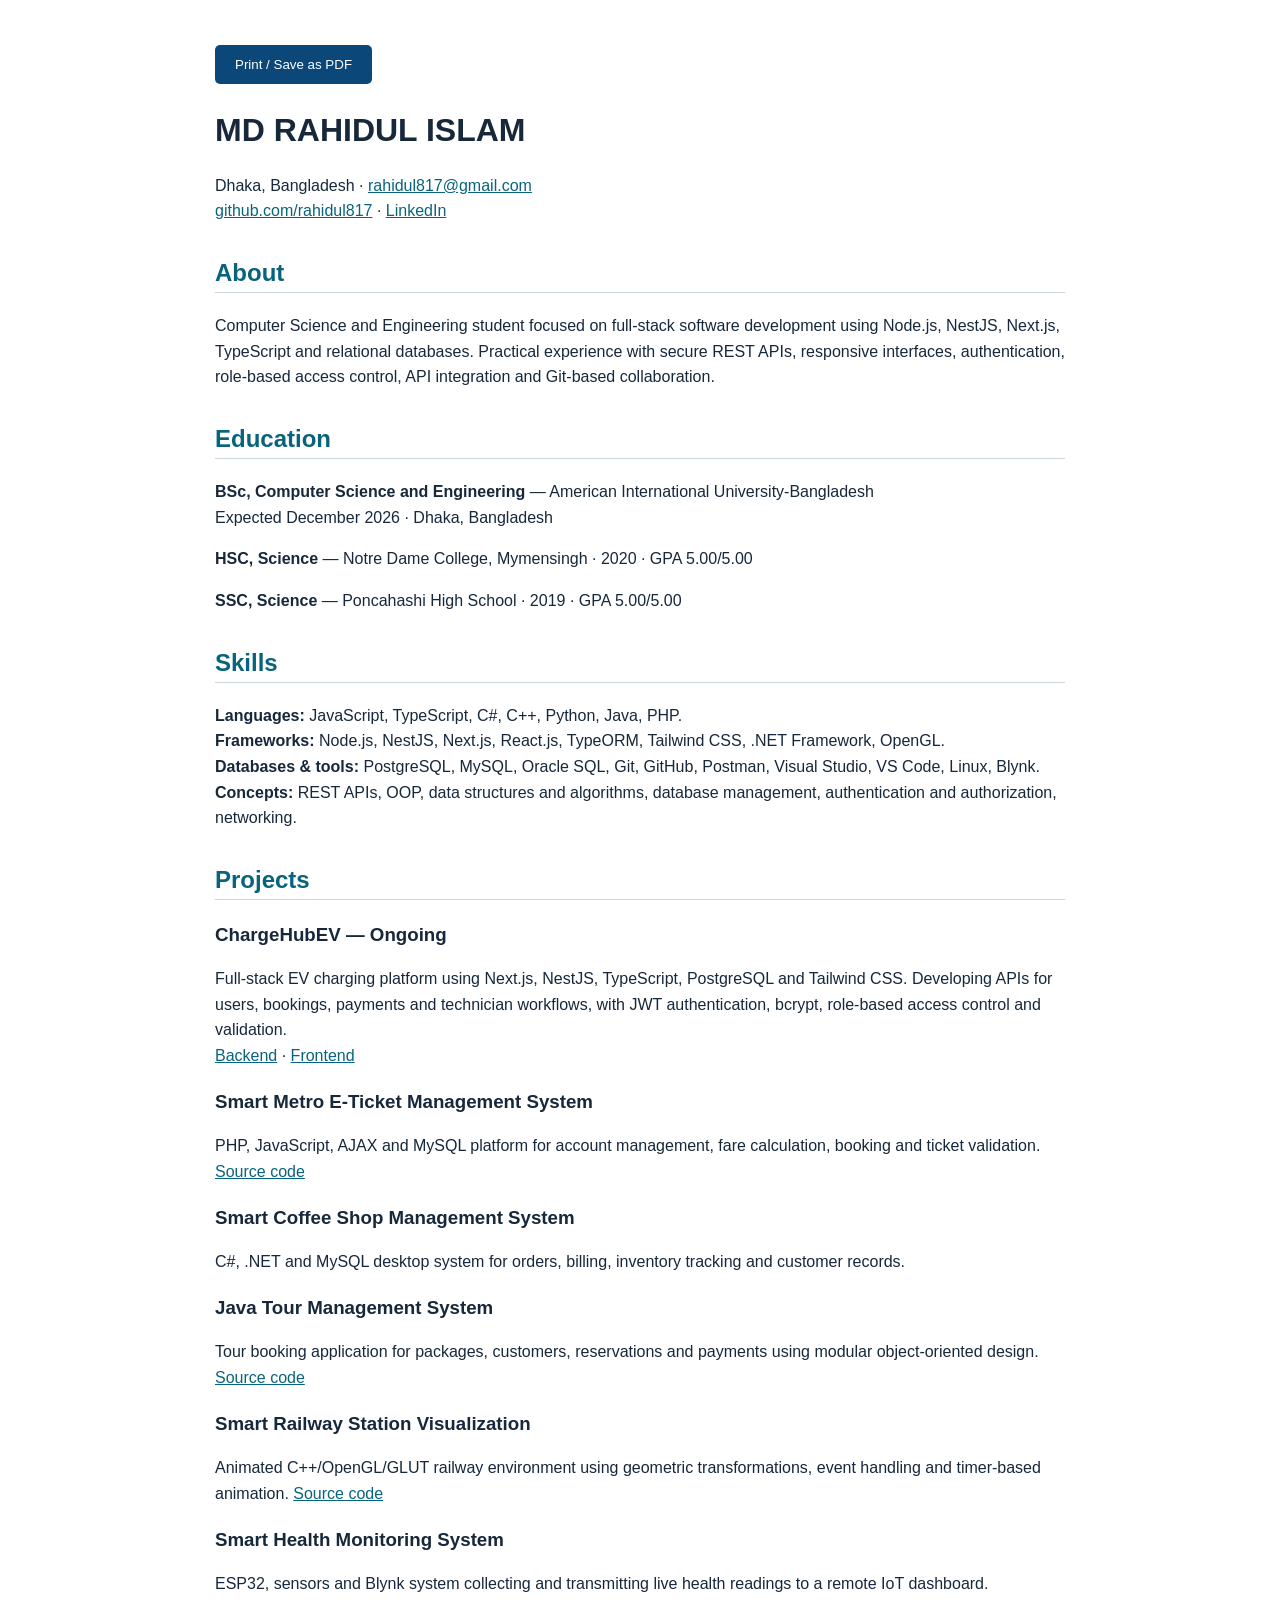
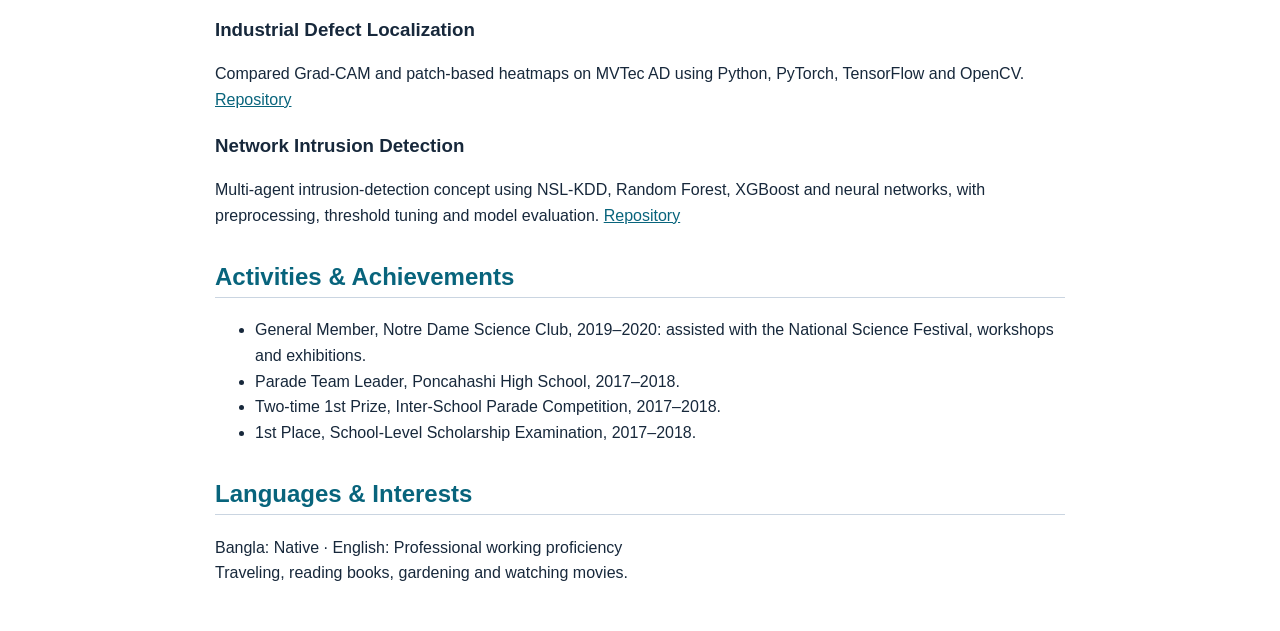
==== resume.html @ 3b8e56dc "Publish portfolio with projects and resume" ====
<!doctype html><html lang="en"><meta charset="utf-8"><meta name="viewport" content="width=device-width,initial-scale=1"><title>MD Rahidul Islam — Résumé</title><style>body{font:16px/1.6 Arial,sans-serif;max-width:850px;margin:45px auto;padding:0 25px;color:#17283b}h1{margin-bottom:0}h2{border-bottom:1px solid #cad5e1;color:#08647c;margin-top:30px}h3{margin-bottom:5px}a{color:#08647c}button{padding:12px 20px;background:#0b4778;color:white;border:0;border-radius:5px;cursor:pointer}@media print{button{display:none}body{font-size:11px;margin:0}h2{margin-top:16px}a{color:inherit}}</style><button onclick="window.print()">Print / Save as PDF</button><h1>MD RAHIDUL ISLAM</h1><p>Dhaka, Bangladesh · <a href="mailto:rahidul817@gmail.com">rahidul817@gmail.com</a><br><a href="https://github.com/rahidul817">github.com/rahidul817</a> · <a href="https://www.linkedin.com/in/md-rahidul-islam-91201926b/">LinkedIn</a></p><h2>About</h2><p>Computer Science and Engineering student focused on full-stack software development using Node.js, NestJS, Next.js, TypeScript and relational databases. Practical experience with secure REST APIs, responsive interfaces, authentication, role-based access control, API integration and Git-based collaboration.</p><h2>Education</h2><p><b>BSc, Computer Science and Engineering</b> — American International University-Bangladesh<br>Expected December 2026 · Dhaka, Bangladesh</p><p><b>HSC, Science</b> — Notre Dame College, Mymensingh · 2020 · GPA 5.00/5.00</p><p><b>SSC, Science</b> — Poncahashi High School · 2019 · GPA 5.00/5.00</p><h2>Skills</h2><p><b>Languages:</b> JavaScript, TypeScript, C#, C++, Python, Java, PHP.<br><b>Frameworks:</b> Node.js, NestJS, Next.js, React.js, TypeORM, Tailwind CSS, .NET Framework, OpenGL.<br><b>Databases & tools:</b> PostgreSQL, MySQL, Oracle SQL, Git, GitHub, Postman, Visual Studio, VS Code, Linux, Blynk.<br><b>Concepts:</b> REST APIs, OOP, data structures and algorithms, database management, authentication and authorization, networking.</p><h2>Projects</h2><h3>ChargeHubEV — Ongoing</h3><p>Full-stack EV charging platform using Next.js, NestJS, TypeScript, PostgreSQL and Tailwind CSS. Developing APIs for users, bookings, payments and technician workflows, with JWT authentication, bcrypt, role-based access control and validation.<br><a href="https://github.com/ar-sohan/ChargeHub---EV-Charging-Networkbackend">Backend</a> · <a href="https://github.com/ar-sohan/Chraging_Hub_Frontend">Frontend</a></p><h3>Smart Metro E-Ticket Management System</h3><p>PHP, JavaScript, AJAX and MySQL platform for account management, fare calculation, booking and ticket validation. <a href="https://github.com/SadiaTabas/Dhaka-Metro-Rail">Source code</a></p><h3>Smart Coffee Shop Management System</h3><p>C#, .NET and MySQL desktop system for orders, billing, inventory tracking and customer records.</p><h3>Java Tour Management System</h3><p>Tour booking application for packages, customers, reservations and payments using modular object-oriented design. <a href="https://github.com/rahidul817/Tour_Management-_System">Source code</a></p><h3>Smart Railway Station Visualization</h3><p>Animated C++/OpenGL/GLUT railway environment using geometric transformations, event handling and timer-based animation. <a href="https://github.com/rahidul817/Railway_Station-OpenGL-Project">Source code</a></p><h3>Smart Health Monitoring System</h3><p>ESP32, sensors and Blynk system collecting and transmitting live health readings to a remote IoT dashboard.</p><h3>Industrial Defect Localization</h3><p>Compared Grad-CAM and patch-based heatmaps on MVTec AD using Python, PyTorch, TensorFlow and OpenCV. <a href="https://github.com/rahidul817/CVPR">Repository</a></p><h3>Network Intrusion Detection</h3><p>Multi-agent intrusion-detection concept using NSL-KDD, Random Forest, XGBoost and neural networks, with preprocessing, threshold tuning and model evaluation. <a href="https://github.com/rahidul817/ML">Repository</a></p><h2>Activities & Achievements</h2><ul><li>General Member, Notre Dame Science Club, 2019–2020: assisted with the National Science Festival, workshops and exhibitions.</li><li>Parade Team Leader, Poncahashi High School, 2017–2018.</li><li>Two-time 1st Prize, Inter-School Parade Competition, 2017–2018.</li><li>1st Place, School-Level Scholarship Examination, 2017–2018.</li></ul><h2>Languages & Interests</h2><p>Bangla: Native · English: Professional working proficiency<br>Traveling, reading books, gardening and watching movies.</p></html>
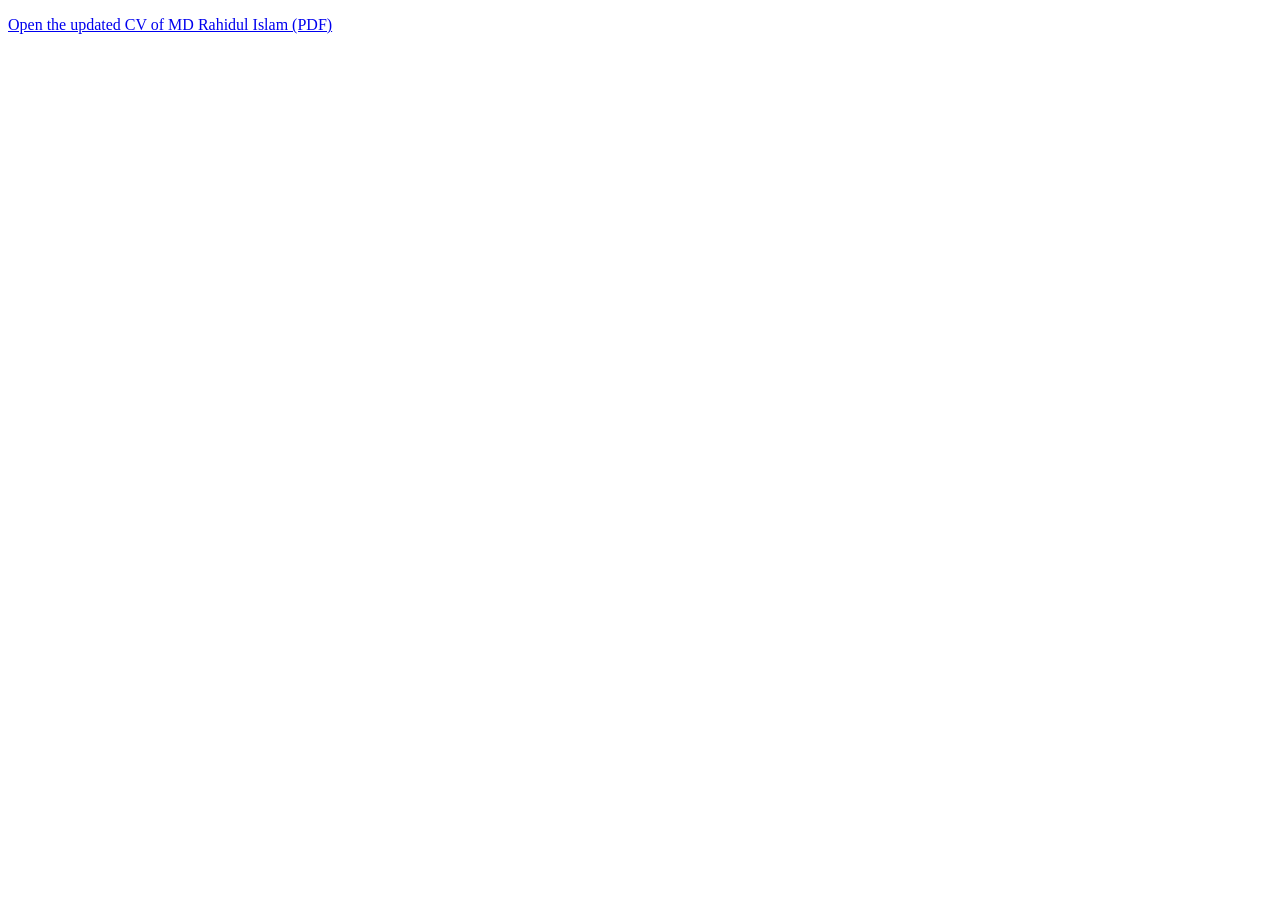
==== commit df49526b: "Add files via upload" ====
--- a/resume.html
+++ b/resume.html
@@ -1 +1 @@
-<!doctype html><html lang="en"><meta charset="utf-8"><meta name="viewport" content="width=device-width,initial-scale=1"><title>MD Rahidul Islam — Résumé</title><style>body{font:16px/1.6 Arial,sans-serif;max-width:850px;margin:45px auto;padding:0 25px;color:#17283b}h1{margin-bottom:0}h2{border-bottom:1px solid #cad5e1;color:#08647c;margin-top:30px}h3{margin-bottom:5px}a{color:#08647c}button{padding:12px 20px;background:#0b4778;color:white;border:0;border-radius:5px;cursor:pointer}@media print{button{display:none}body{font-size:11px;margin:0}h2{margin-top:16px}a{color:inherit}}</style><button onclick="window.print()">Print / Save as PDF</button><h1>MD RAHIDUL ISLAM</h1><p>Dhaka, Bangladesh · <a href="mailto:rahidul817@gmail.com">rahidul817@gmail.com</a><br><a href="https://github.com/rahidul817">github.com/rahidul817</a> · <a href="https://www.linkedin.com/in/md-rahidul-islam-91201926b/">LinkedIn</a></p><h2>About</h2><p>Computer Science and Engineering student focused on full-stack software development using Node.js, NestJS, Next.js, TypeScript and relational databases. Practical experience with secure REST APIs, responsive interfaces, authentication, role-based access control, API integration and Git-based collaboration.</p><h2>Education</h2><p><b>BSc, Computer Science and Engineering</b> — American International University-Bangladesh<br>Expected December 2026 · Dhaka, Bangladesh</p><p><b>HSC, Science</b> — Notre Dame College, Mymensingh · 2020 · GPA 5.00/5.00</p><p><b>SSC, Science</b> — Poncahashi High School · 2019 · GPA 5.00/5.00</p><h2>Skills</h2><p><b>Languages:</b> JavaScript, TypeScript, C#, C++, Python, Java, PHP.<br><b>Frameworks:</b> Node.js, NestJS, Next.js, React.js, TypeORM, Tailwind CSS, .NET Framework, OpenGL.<br><b>Databases & tools:</b> PostgreSQL, MySQL, Oracle SQL, Git, GitHub, Postman, Visual Studio, VS Code, Linux, Blynk.<br><b>Concepts:</b> REST APIs, OOP, data structures and algorithms, database management, authentication and authorization, networking.</p><h2>Projects</h2><h3>ChargeHubEV — Ongoing</h3><p>Full-stack EV charging platform using Next.js, NestJS, TypeScript, PostgreSQL and Tailwind CSS. Developing APIs for users, bookings, payments and technician workflows, with JWT authentication, bcrypt, role-based access control and validation.<br><a href="https://github.com/ar-sohan/ChargeHub---EV-Charging-Networkbackend">Backend</a> · <a href="https://github.com/ar-sohan/Chraging_Hub_Frontend">Frontend</a></p><h3>Smart Metro E-Ticket Management System</h3><p>PHP, JavaScript, AJAX and MySQL platform for account management, fare calculation, booking and ticket validation. <a href="https://github.com/SadiaTabas/Dhaka-Metro-Rail">Source code</a></p><h3>Smart Coffee Shop Management System</h3><p>C#, .NET and MySQL desktop system for orders, billing, inventory tracking and customer records.</p><h3>Java Tour Management System</h3><p>Tour booking application for packages, customers, reservations and payments using modular object-oriented design. <a href="https://github.com/rahidul817/Tour_Management-_System">Source code</a></p><h3>Smart Railway Station Visualization</h3><p>Animated C++/OpenGL/GLUT railway environment using geometric transformations, event handling and timer-based animation. <a href="https://github.com/rahidul817/Railway_Station-OpenGL-Project">Source code</a></p><h3>Smart Health Monitoring System</h3><p>ESP32, sensors and Blynk system collecting and transmitting live health readings to a remote IoT dashboard.</p><h3>Industrial Defect Localization</h3><p>Compared Grad-CAM and patch-based heatmaps on MVTec AD using Python, PyTorch, TensorFlow and OpenCV. <a href="https://github.com/rahidul817/CVPR">Repository</a></p><h3>Network Intrusion Detection</h3><p>Multi-agent intrusion-detection concept using NSL-KDD, Random Forest, XGBoost and neural networks, with preprocessing, threshold tuning and model evaluation. <a href="https://github.com/rahidul817/ML">Repository</a></p><h2>Activities & Achievements</h2><ul><li>General Member, Notre Dame Science Club, 2019–2020: assisted with the National Science Festival, workshops and exhibitions.</li><li>Parade Team Leader, Poncahashi High School, 2017–2018.</li><li>Two-time 1st Prize, Inter-School Parade Competition, 2017–2018.</li><li>1st Place, School-Level Scholarship Examination, 2017–2018.</li></ul><h2>Languages & Interests</h2><p>Bangla: Native · English: Professional working proficiency<br>Traveling, reading books, gardening and watching movies.</p></html>
+<!doctype html><html lang="en"><meta charset="utf-8"><meta name="viewport" content="width=device-width,initial-scale=1"><title>MD Rahidul Islam — Updated CV</title><meta http-equiv="refresh" content="0;url=./CV_MD_RAHIDUL_ISLAM.pdf"><body><p><a href="./CV_MD_RAHIDUL_ISLAM.pdf">Open the updated CV of MD Rahidul Islam (PDF)</a></p></body></html>
